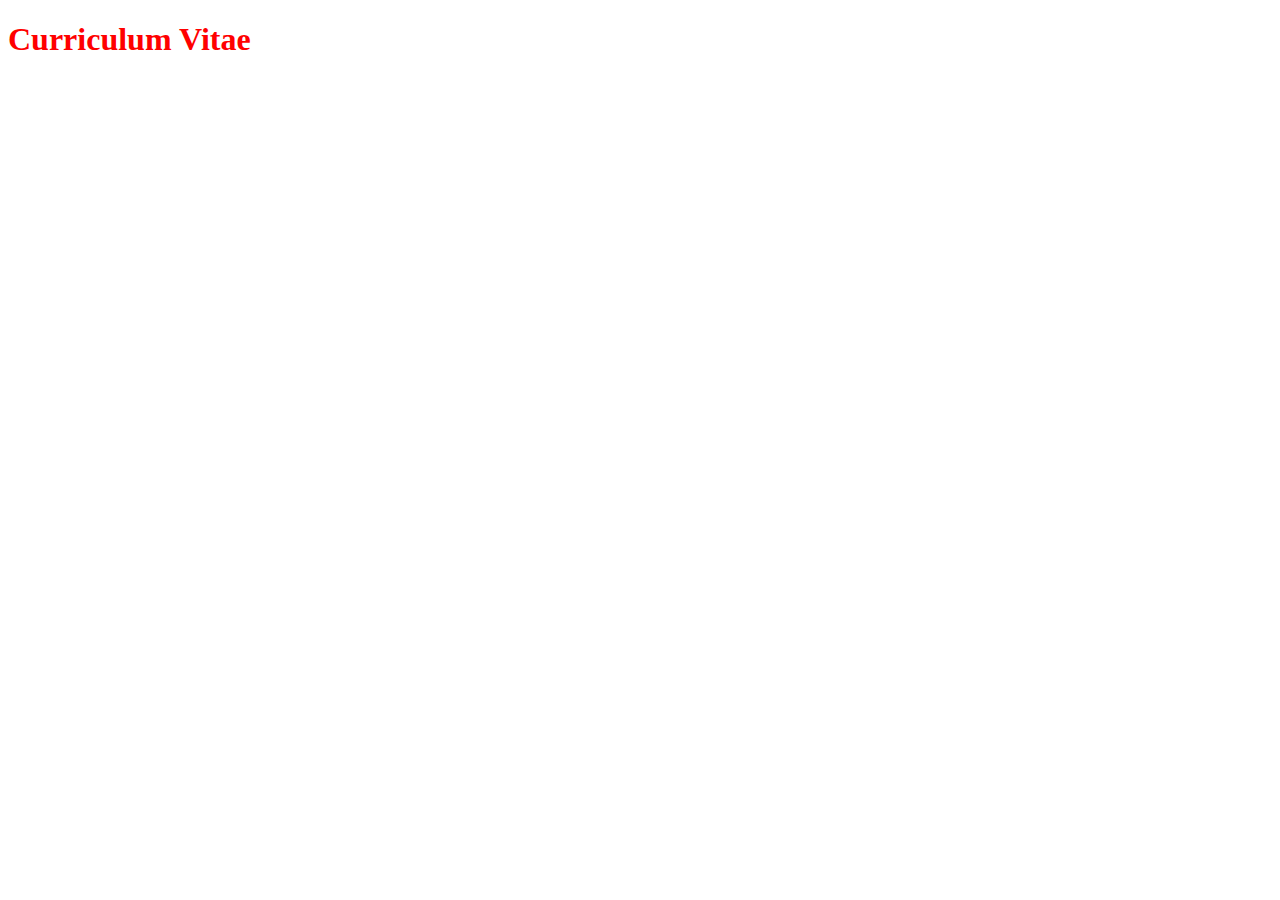
==== index.html @ 7206e26e "Changes to text color and CSS file" ====
<!DOCTYPE html>
<html lang="pt-br">
<head>
    <meta charset='utf-8'>
    <meta http-equiv='X-UA-Compatible' content='IE=edge'>
    <title>Curriculum Vitae</title>
    <meta name='viewport' content='width=device-width, initial-scale=1'>
    <link rel='stylesheet' type='text/css' media='screen' href='style.css'>
    <script src='main.js'></script>
</head>
<body>
    <h1>Curriculum Vitae</h1>
</body>
</html>
---- style.css ----
/* CSS do html */

h1{
    color: red;
}
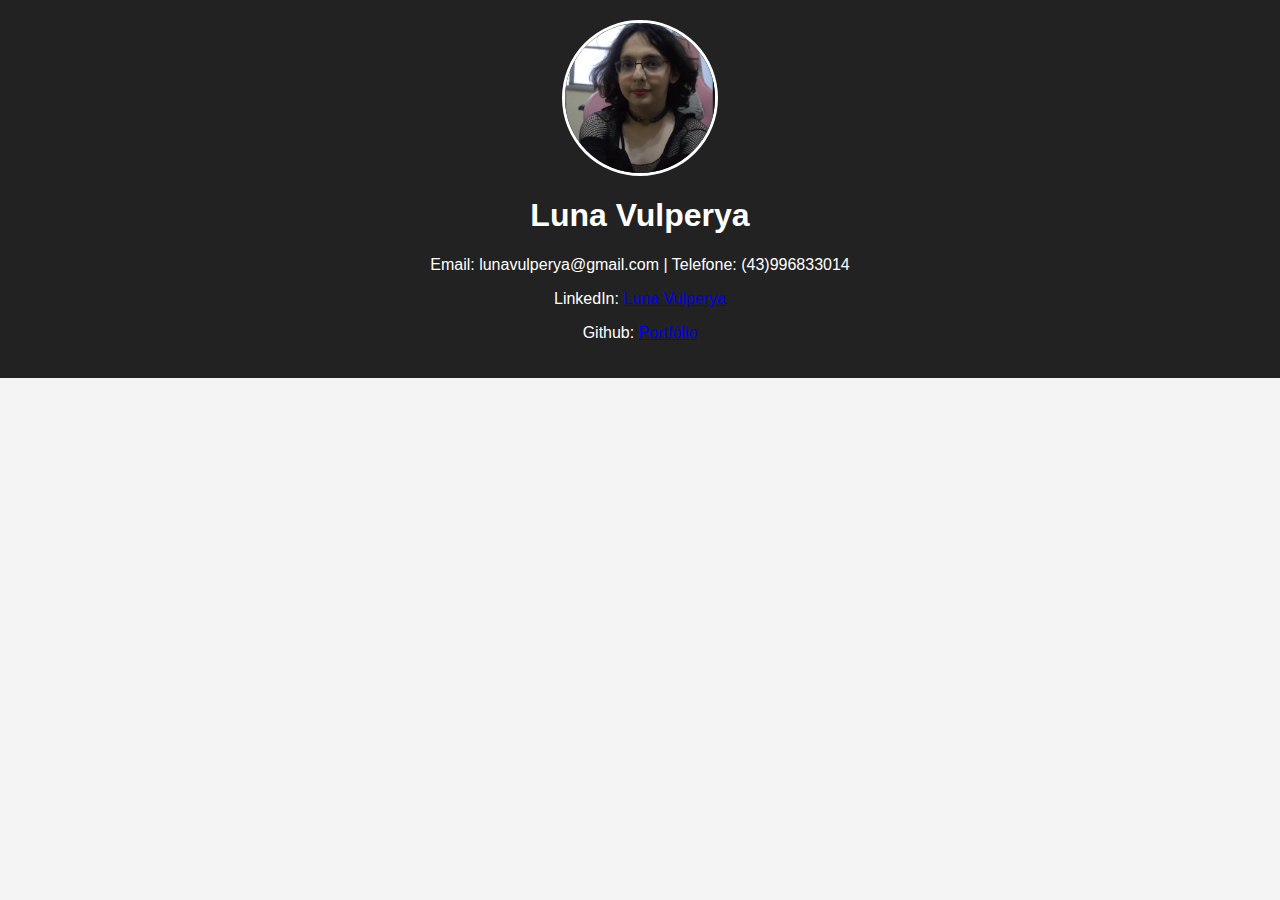
==== commit e853f06b: "Changes to the HTML File" ====
--- a/index.html
+++ b/index.html
@@ -9,6 +9,24 @@
     <script src='main.js'></script>
 </head>
 <body>
-    <h1>Curriculum Vitae</h1>
+    <header>
+        <div class="header-container">
+            <img src="./IMG_0841.jpg" alt="Profile Photo" class="profile-photo">
+            <div class="info-header">
+                <h1>Luna Vulperya</h1>
+                <p>Email: lunavulperya@gmail.com | Telefone: (43)996833014</p>
+                <p>LinkedIn: <a href="http://www.linkedin.com/in/luna-vulperya">Luna Vulperya</a></p>
+                <p>Github: <a href="https://github.com/LunaVulperya">Portfólio</a></p>
+            </div>
+        </div>
+    </header>
+    
+    
+    
+    
+    
+    <footer>
+
+    </footer>
 </body>
 </html>--- a/style.css
+++ b/style.css
@@ -1,5 +1,34 @@
 /* CSS do html */
 
-h1{
-    color: red;
+body{
+    margin: 0;
+    padding: 0;
+    font-family: arial, sans-serif;
+    background-color: #f4f4f4;
+    color: #333;
+}
+
+header{
+    background-color: #222;
+    color: white;
+    padding: 20px;
+    text-align: center;
+}
+
+.header-container{
+    display: flex;
+    align-items: center;
+    justify-content: center;
+    flex-direction: column;
+}
+
+.profile-photo{
+    width: 150px;
+    height: 150px;
+    border-radius: 50%;
+    border: 3px solid white;
+}
+
+.info-header{
+
 }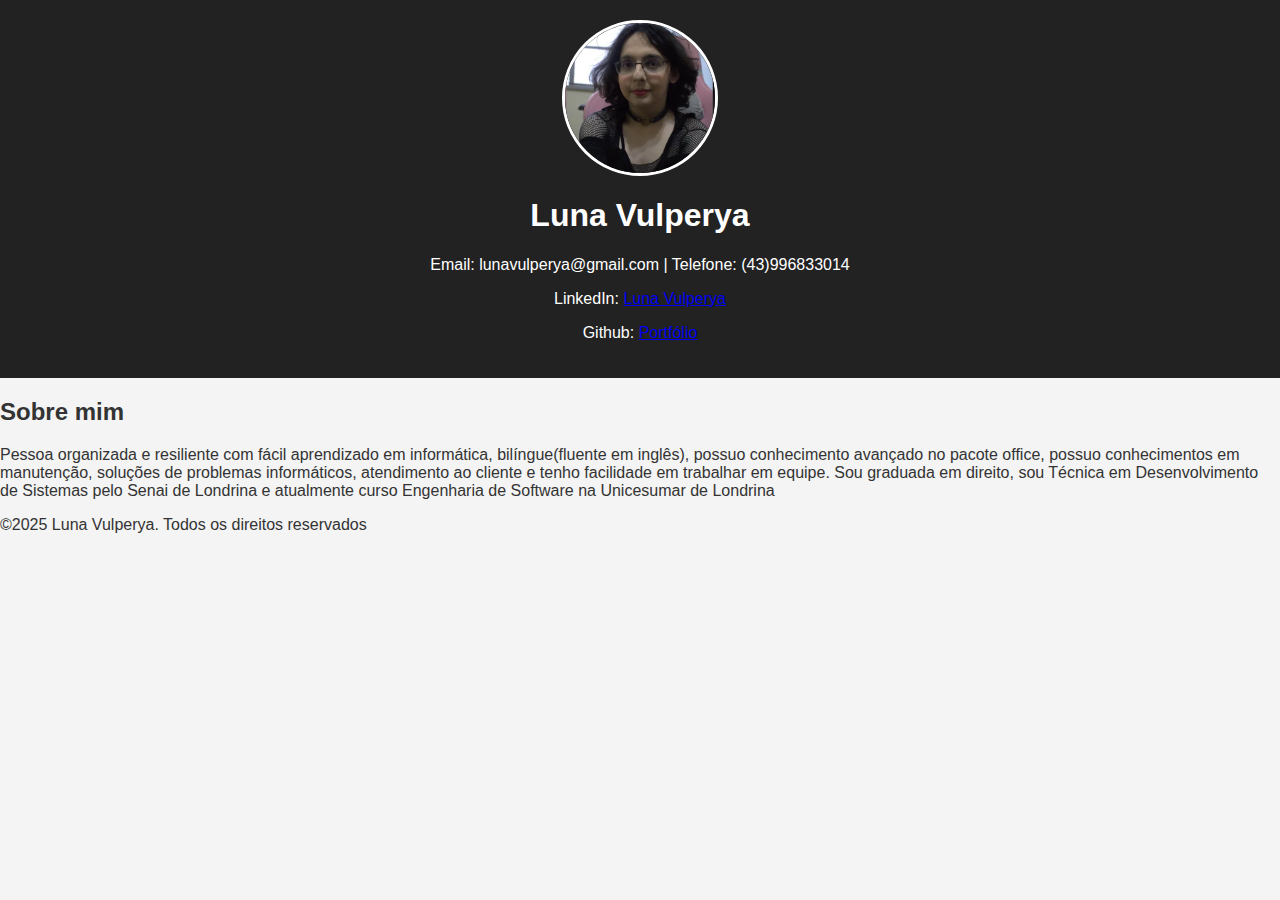
==== commit 47978fa7: "Text and element updates to HTML code" ====
--- a/index.html
+++ b/index.html
@@ -1,5 +1,6 @@
 <!DOCTYPE html>
 <html lang="pt-br">
+
 <head>
     <meta charset='utf-8'>
     <meta http-equiv='X-UA-Compatible' content='IE=edge'>
@@ -8,6 +9,7 @@
     <link rel='stylesheet' type='text/css' media='screen' href='style.css'>
     <script src='main.js'></script>
 </head>
+
 <body>
     <header>
         <div class="header-container">
@@ -20,13 +22,26 @@
             </div>
         </div>
     </header>
-    
-    
-    
-    
-    
+    <section id="about">
+        <h2>Sobre mim</h2>
+        <p>Pessoa organizada e resiliente com fácil aprendizado em informática, bilíngue(fluente em inglês), possuo conhecimento avançado no pacote office, possuo conhecimentos em manutenção, soluções de problemas informáticos, atendimento ao cliente e tenho facilidade em trabalhar em equipe.
+        Sou graduada em direito, sou Técnica em Desenvolvimento de Sistemas pelo Senai de Londrina e atualmente curso Engenharia de Software na Unicesumar de Londrina</p>
+        
+    </section>
+    <section>
+        
+    </section>
+    <section>
+
+    </section>
+    <section>
+
+    </section>
+
+
     <footer>
-
+        <p>&copy;2025 Luna Vulperya. Todos os direitos reservados</p>
     </footer>
 </body>
+
 </html>--- a/style.css
+++ b/style.css
@@ -27,8 +27,4 @@
     height: 150px;
     border-radius: 50%;
     border: 3px solid white;
-}
-
-.info-header{
-
 }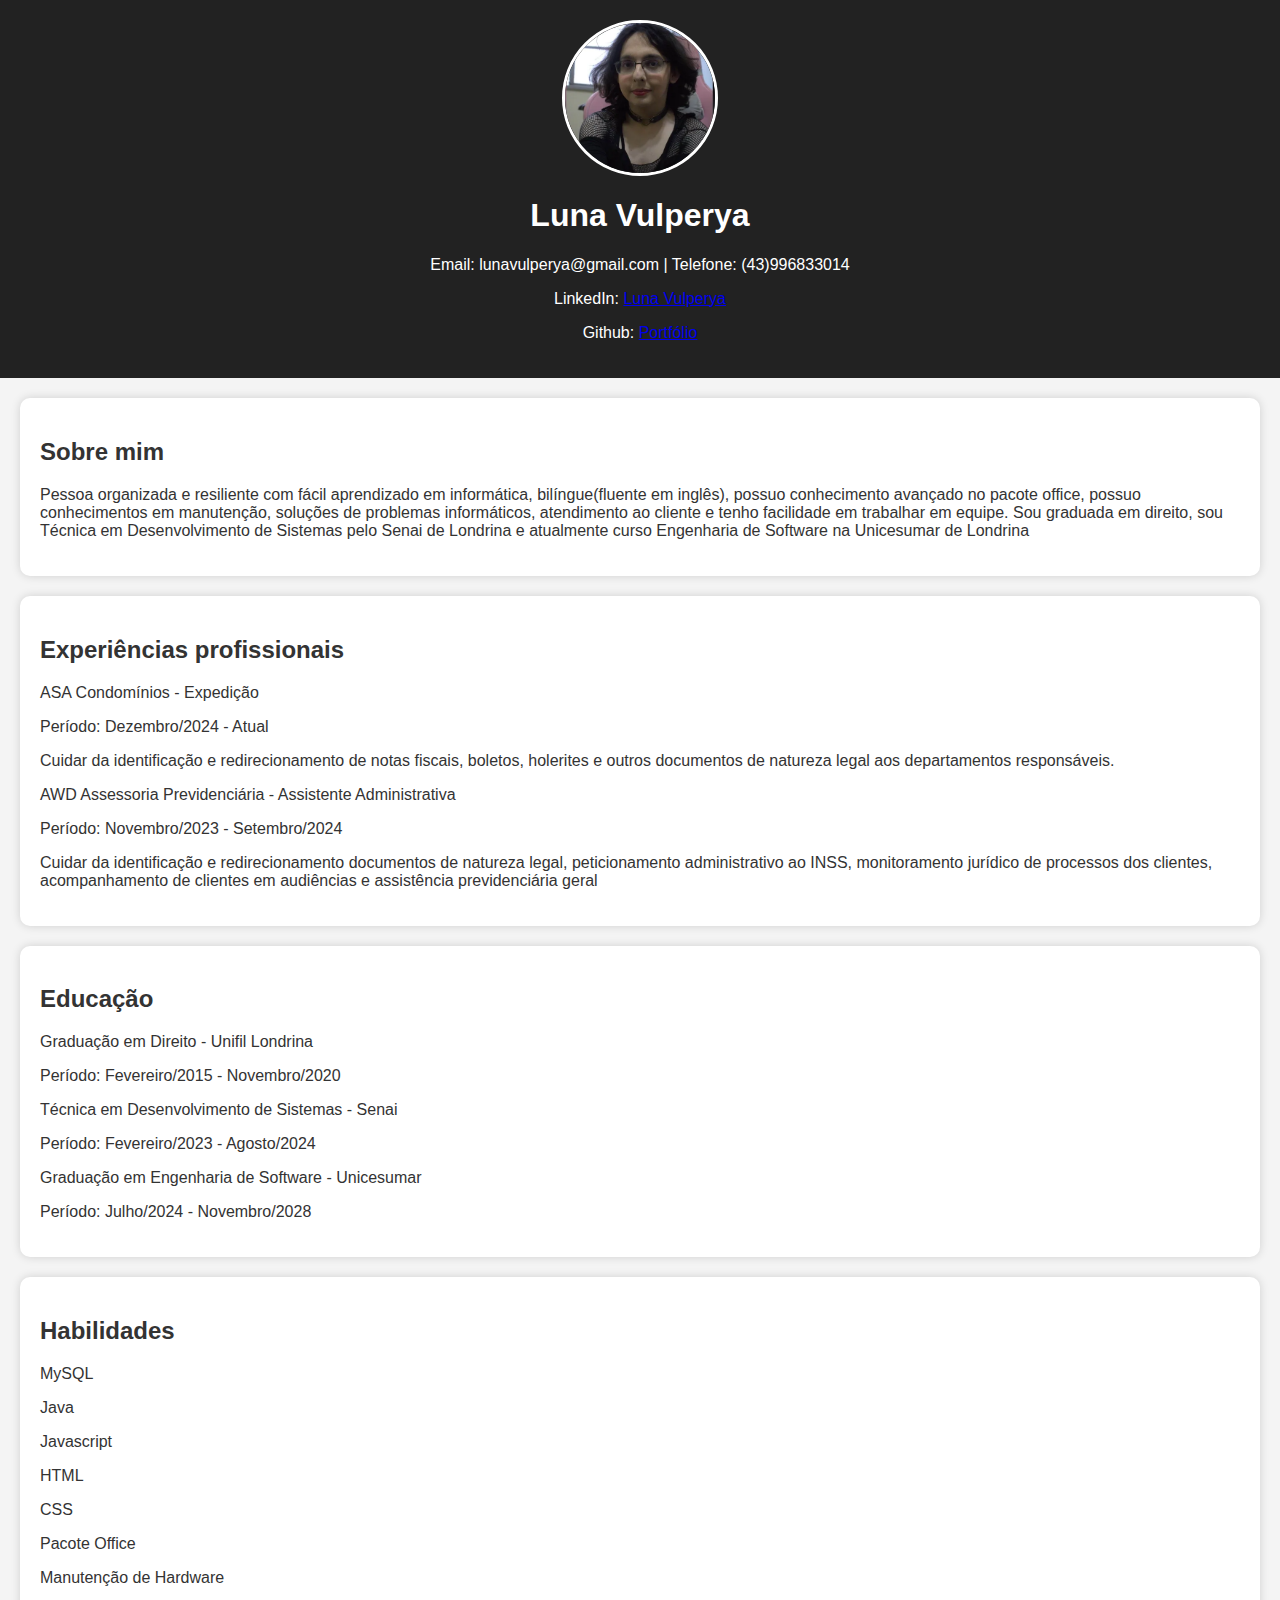
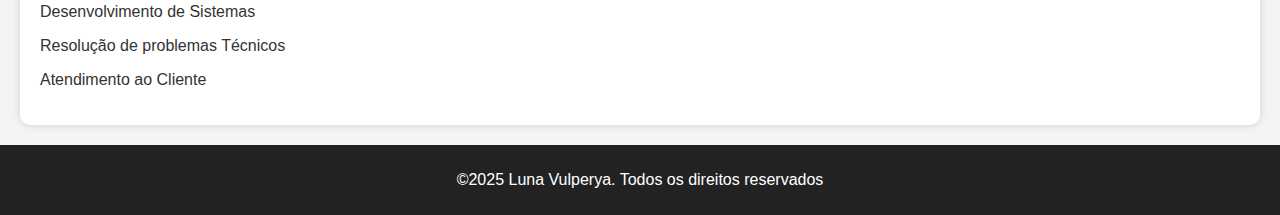
==== commit 5658c374: "Updated some code and added new sections to describe myself more to the world" ====
--- a/index.html
+++ b/index.html
@@ -25,17 +25,38 @@
     <section id="about">
         <h2>Sobre mim</h2>
         <p>Pessoa organizada e resiliente com fácil aprendizado em informática, bilíngue(fluente em inglês), possuo conhecimento avançado no pacote office, possuo conhecimentos em manutenção, soluções de problemas informáticos, atendimento ao cliente e tenho facilidade em trabalhar em equipe.
-        Sou graduada em direito, sou Técnica em Desenvolvimento de Sistemas pelo Senai de Londrina e atualmente curso Engenharia de Software na Unicesumar de Londrina</p>
-        
+        Sou graduada em direito, sou Técnica em Desenvolvimento de Sistemas pelo Senai de Londrina e atualmente curso Engenharia de Software na Unicesumar de Londrina</p>    
     </section>
     <section>
-        
+        <h2>Experiências profissionais</h2>
+        <p class="titles">ASA Condomínios - Expedição</p>
+        <p class="lista">Período: Dezembro/2024 - Atual</p>
+        <p class="lista">Cuidar da identificação e redirecionamento de notas fiscais, boletos, holerites e outros documentos de natureza legal aos departamentos responsáveis.</p>
+        <p class="titles">AWD Assessoria Previdenciária - Assistente Administrativa</p>
+        <p class="lista">Período: Novembro/2023 - Setembro/2024</p>
+        <p class="lista">Cuidar da identificação e redirecionamento documentos de natureza legal, peticionamento administrativo ao INSS, monitoramento jurídico de processos dos clientes, acompanhamento de clientes em audiências e assistência previdenciária geral</p>
     </section>
     <section>
-
+        <h2>Educação</h2>
+        <p class="titles">Graduação em Direito - Unifil Londrina</p>
+        <p class="lista">Período: Fevereiro/2015 - Novembro/2020</p>
+        <p class="titles">Técnica em Desenvolvimento de Sistemas - Senai</p>
+        <p class="lista">Período: Fevereiro/2023 - Agosto/2024</p>
+        <p class="titles">Graduação em Engenharia de Software - Unicesumar</p>
+        <p class="lista">Período: Julho/2024 - Novembro/2028</p>
     </section>
     <section>
-
+        <h2>Habilidades</h2>
+        <p class="lista">MySQL</p>
+        <p class="lista">Java</p>
+        <p class="lista">Javascript</p>
+        <p class="lista">HTML</p>
+        <p class="lista">CSS</p>
+        <p class="lista">Pacote Office</p>
+        <p class="lista">Manutenção de Hardware</p>
+        <p class="lista">Desenvolvimento de Sistemas</p>
+        <p class="lista">Resolução de problemas Técnicos</p>
+        <p class="lista">Atendimento ao Cliente</p>
     </section>
 
 
--- a/style.css
+++ b/style.css
@@ -27,4 +27,19 @@
     height: 150px;
     border-radius: 50%;
     border: 3px solid white;
+}
+
+section{
+    margin: 20px;
+    padding: 20px;
+    background-color: white;
+    border-radius: 10px;
+    box-shadow: 0px 0px 10px rgba(0, 0, 0, 0.15);
+}
+
+footer{
+    text-align: center;
+    padding: 10px;
+    background: #222;
+    color: white;
 }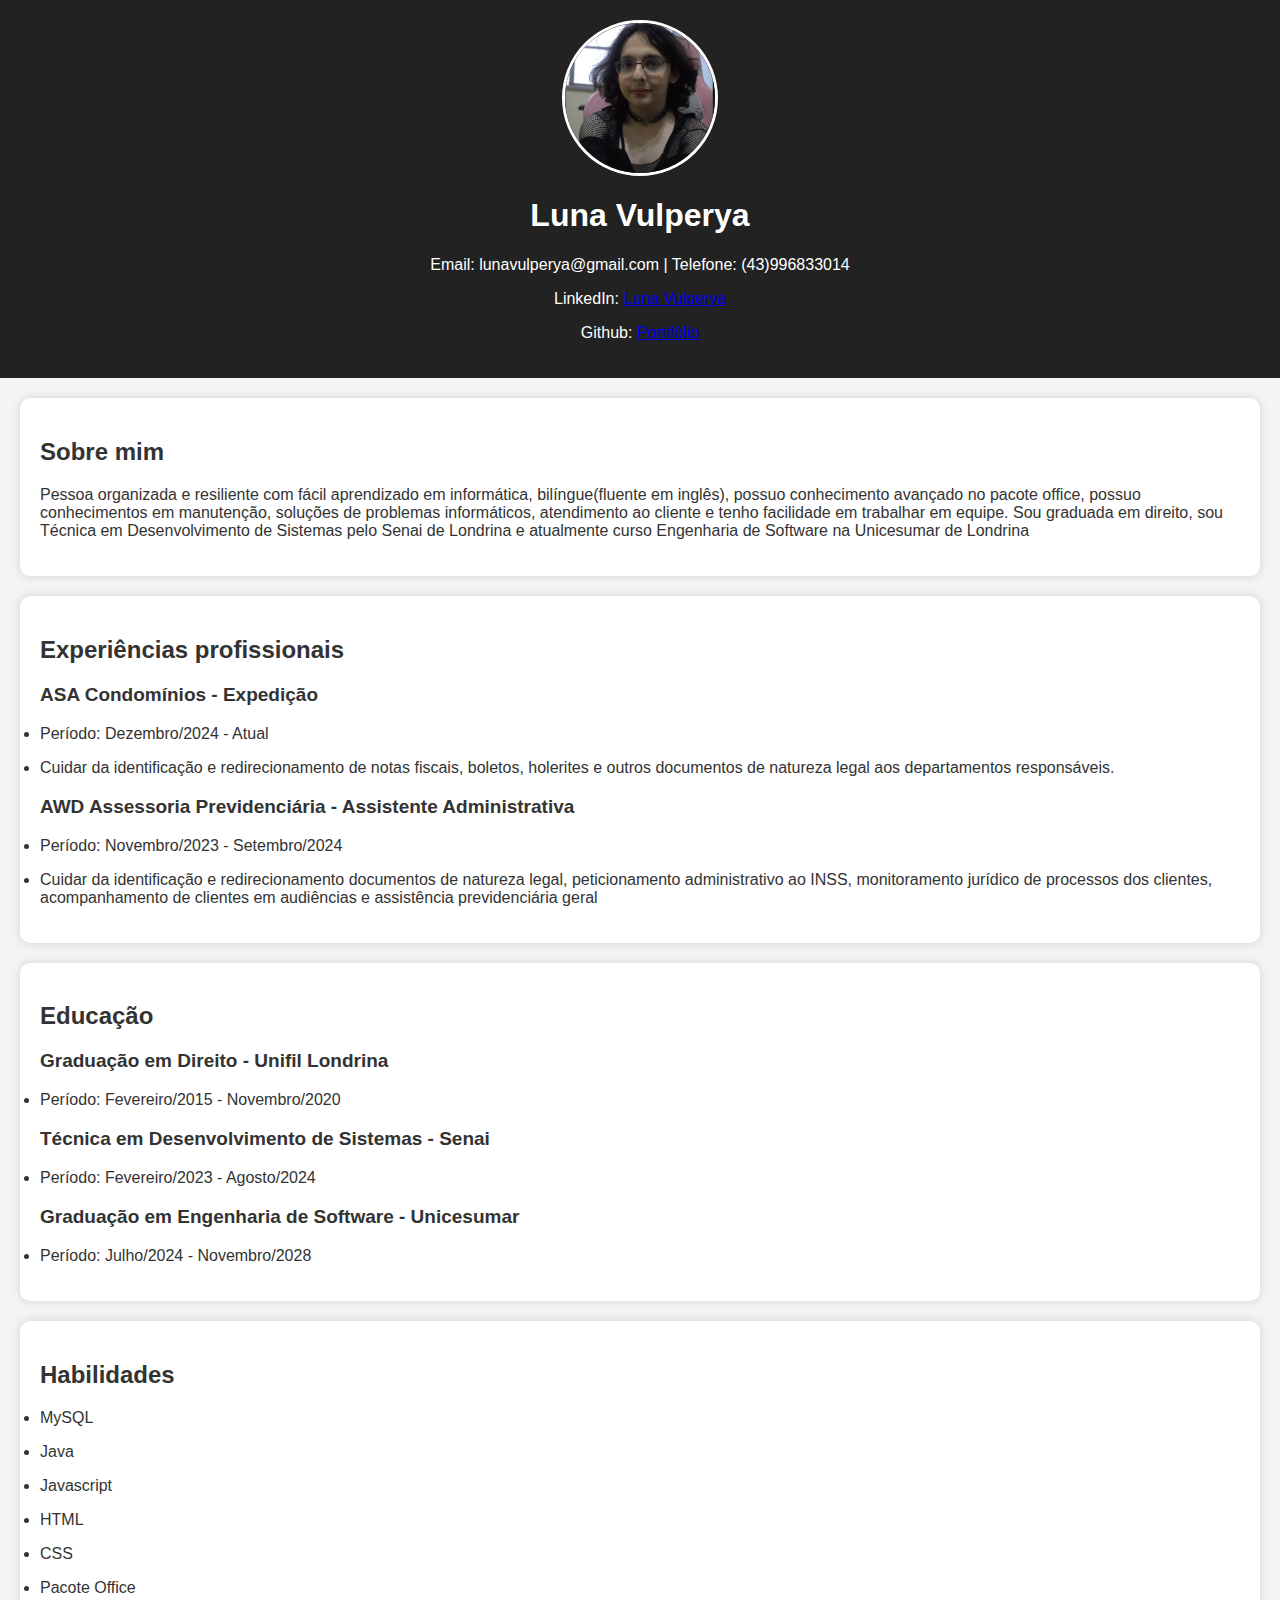
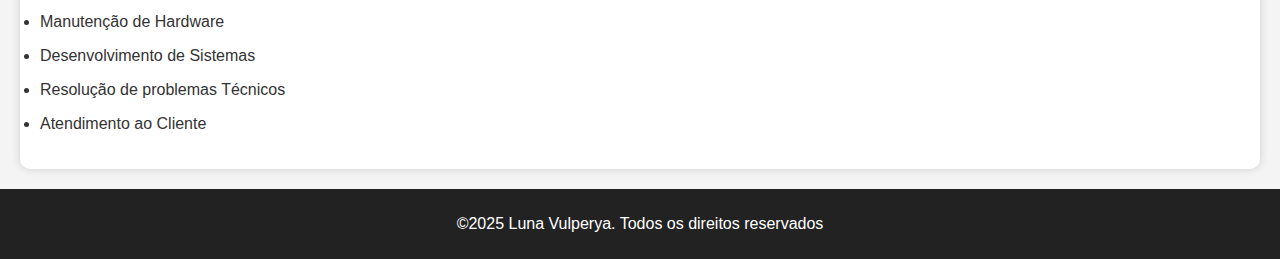
==== commit 7bc78a4f: "Fixed some wording" ====
--- a/index.html
+++ b/index.html
@@ -18,7 +18,7 @@
                 <h1>Luna Vulperya</h1>
                 <p>Email: lunavulperya@gmail.com | Telefone: (43)996833014</p>
                 <p>LinkedIn: <a href="http://www.linkedin.com/in/luna-vulperya">Luna Vulperya</a></p>
-                <p>Github: <a href="https://github.com/LunaVulperya">Portfólio</a></p>
+                <p>Github: <a href="https://github.com/LunaVulperya">Portifólio</a></p>
             </div>
         </div>
     </header>
--- a/style.css
+++ b/style.css
@@ -37,6 +37,15 @@
     box-shadow: 0px 0px 10px rgba(0, 0, 0, 0.15);
 }
 
+.lista{
+    display: list-item;
+}
+
+.titles{
+    font-size: 19px;
+    font-weight: bold;
+}
+
 footer{
     text-align: center;
     padding: 10px;
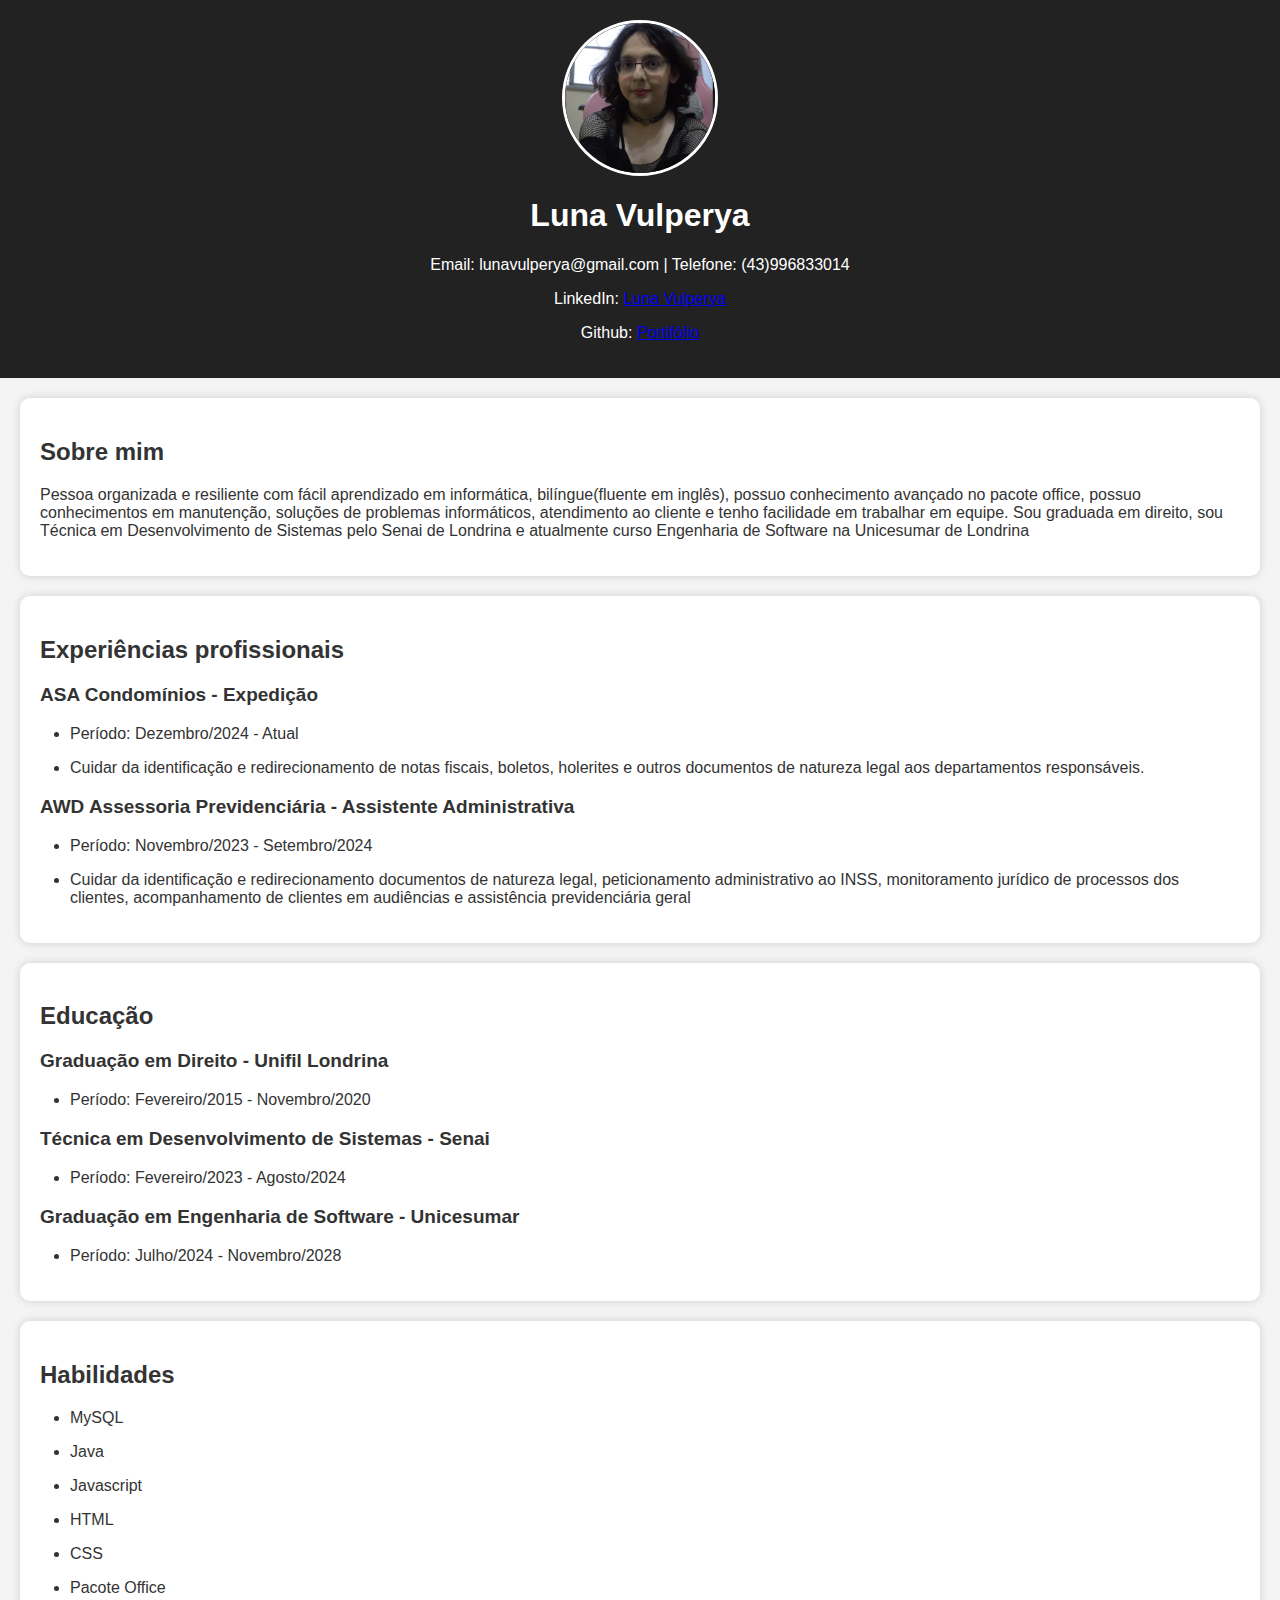
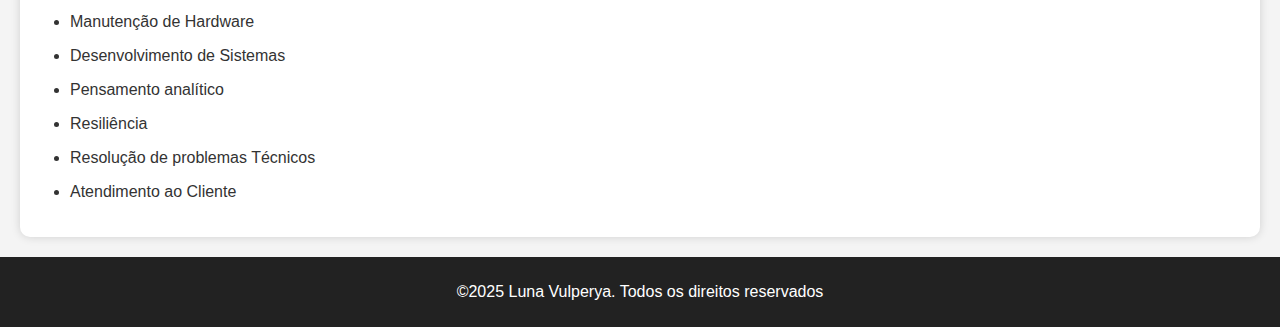
==== commit d7ade648: "Updated Skills Section" ====
--- a/index.html
+++ b/index.html
@@ -55,6 +55,8 @@
         <p class="lista">Pacote Office</p>
         <p class="lista">Manutenção de Hardware</p>
         <p class="lista">Desenvolvimento de Sistemas</p>
+        <p class="lista">Pensamento analítico</p>
+        <p class="lista">Resiliência</p>
         <p class="lista">Resolução de problemas Técnicos</p>
         <p class="lista">Atendimento ao Cliente</p>
     </section>
--- a/style.css
+++ b/style.css
@@ -38,6 +38,7 @@
 }
 
 .lista{
+    margin-left: 30px;
     display: list-item;
 }
 
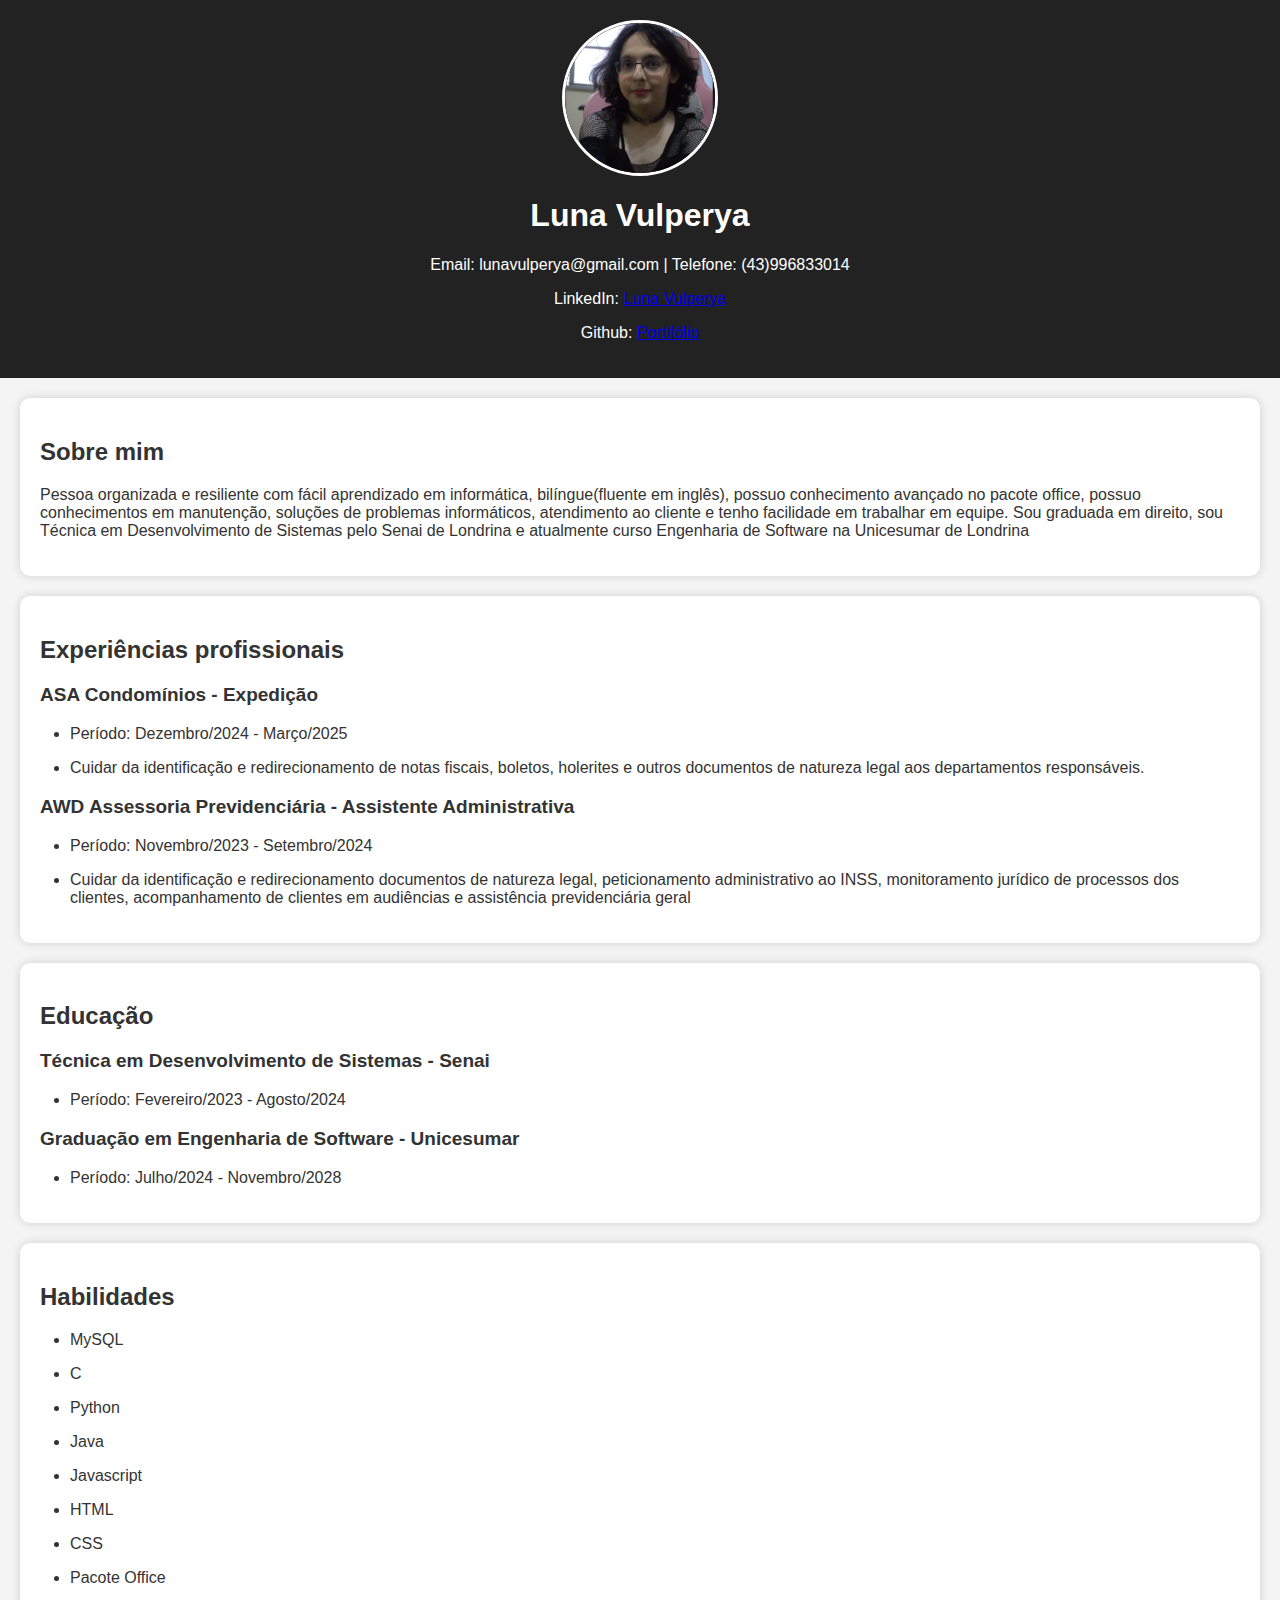
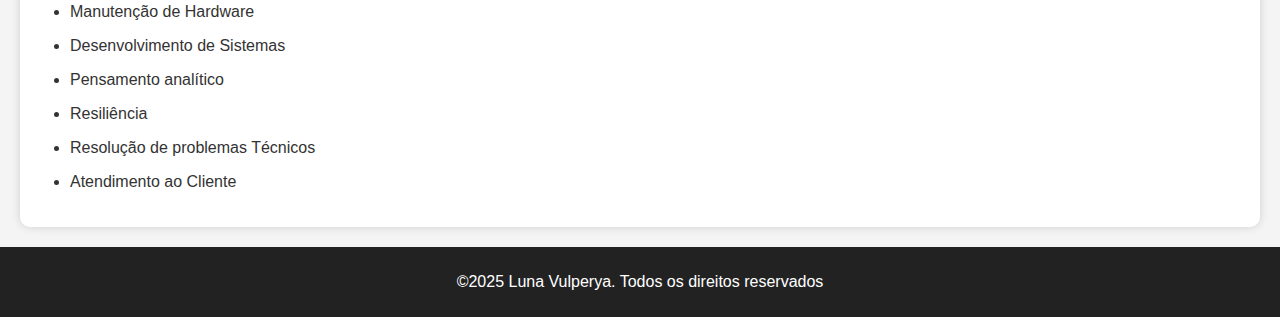
==== commit 32cda612: "Updated some classes and added some items" ====
--- a/index.html
+++ b/index.html
@@ -24,13 +24,13 @@
     </header>
     <section id="about">
         <h2>Sobre mim</h2>
-        <p>Pessoa organizada e resiliente com fácil aprendizado em informática, bilíngue(fluente em inglês), possuo conhecimento avançado no pacote office, possuo conhecimentos em manutenção, soluções de problemas informáticos, atendimento ao cliente e tenho facilidade em trabalhar em equipe.
+        <p class="paragraph_about">Pessoa organizada e resiliente com fácil aprendizado em informática, bilíngue(fluente em inglês), possuo conhecimento avançado no pacote office, possuo conhecimentos em manutenção, soluções de problemas informáticos, atendimento ao cliente e tenho facilidade em trabalhar em equipe.
         Sou graduada em direito, sou Técnica em Desenvolvimento de Sistemas pelo Senai de Londrina e atualmente curso Engenharia de Software na Unicesumar de Londrina</p>    
     </section>
     <section>
         <h2>Experiências profissionais</h2>
         <p class="titles">ASA Condomínios - Expedição</p>
-        <p class="lista">Período: Dezembro/2024 - Atual</p>
+        <p class="lista">Período: Dezembro/2024 - Março/2025</p>
         <p class="lista">Cuidar da identificação e redirecionamento de notas fiscais, boletos, holerites e outros documentos de natureza legal aos departamentos responsáveis.</p>
         <p class="titles">AWD Assessoria Previdenciária - Assistente Administrativa</p>
         <p class="lista">Período: Novembro/2023 - Setembro/2024</p>
@@ -38,8 +38,6 @@
     </section>
     <section>
         <h2>Educação</h2>
-        <p class="titles">Graduação em Direito - Unifil Londrina</p>
-        <p class="lista">Período: Fevereiro/2015 - Novembro/2020</p>
         <p class="titles">Técnica em Desenvolvimento de Sistemas - Senai</p>
         <p class="lista">Período: Fevereiro/2023 - Agosto/2024</p>
         <p class="titles">Graduação em Engenharia de Software - Unicesumar</p>
@@ -48,6 +46,8 @@
     <section>
         <h2>Habilidades</h2>
         <p class="lista">MySQL</p>
+        <p class="lista">C</p>
+        <p class="lista">Python</p>
         <p class="lista">Java</p>
         <p class="lista">Javascript</p>
         <p class="lista">HTML</p>
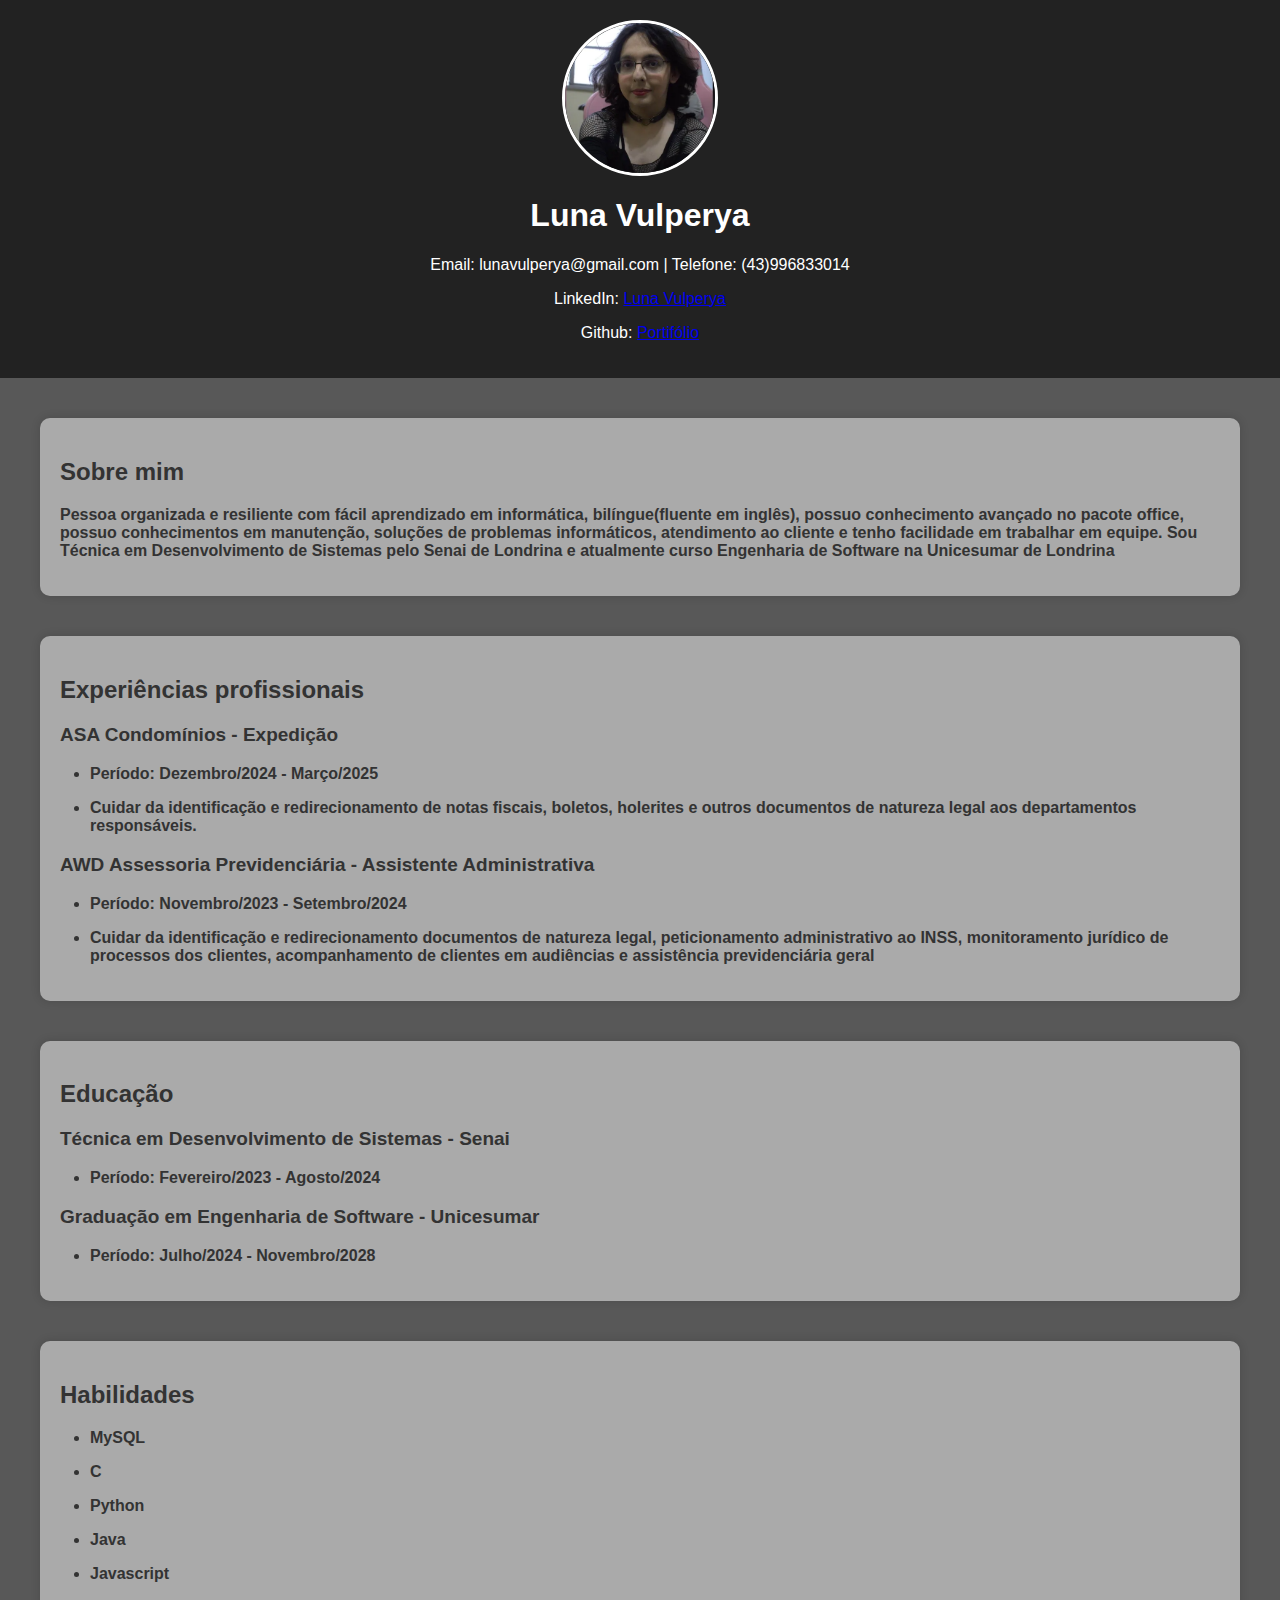
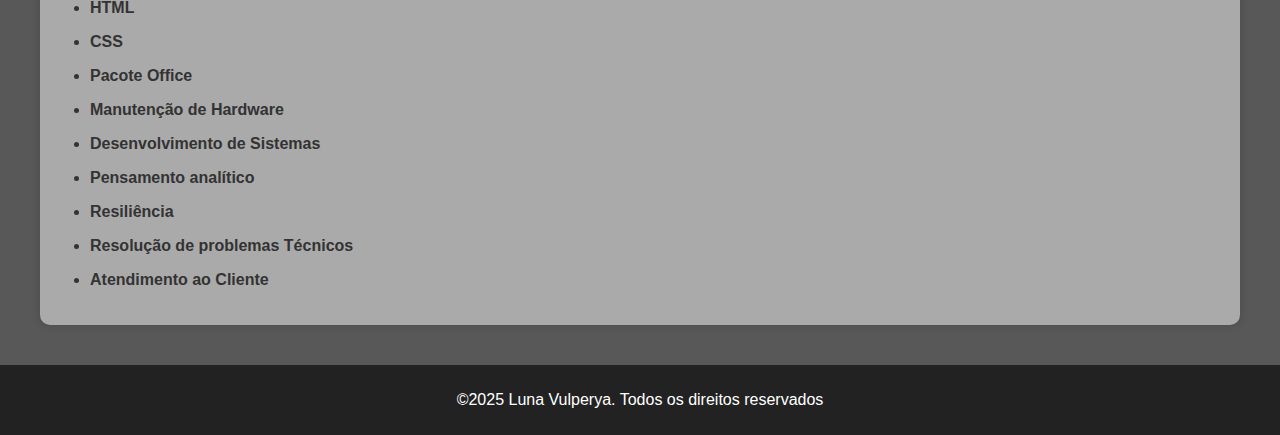
==== commit ba713035: "Updated About description" ====
--- a/index.html
+++ b/index.html
@@ -25,7 +25,7 @@
     <section id="about">
         <h2>Sobre mim</h2>
         <p class="paragraph_about">Pessoa organizada e resiliente com fácil aprendizado em informática, bilíngue(fluente em inglês), possuo conhecimento avançado no pacote office, possuo conhecimentos em manutenção, soluções de problemas informáticos, atendimento ao cliente e tenho facilidade em trabalhar em equipe.
-        Sou graduada em direito, sou Técnica em Desenvolvimento de Sistemas pelo Senai de Londrina e atualmente curso Engenharia de Software na Unicesumar de Londrina</p>    
+        Sou Técnica em Desenvolvimento de Sistemas pelo Senai de Londrina e atualmente curso Engenharia de Software na Unicesumar de Londrina</p>    
     </section>
     <section>
         <h2>Experiências profissionais</h2>
--- a/style.css
+++ b/style.css
@@ -4,7 +4,7 @@
     margin: 0;
     padding: 0;
     font-family: arial, sans-serif;
-    background-color: #f4f4f4;
+    background-color: #585858;
     color: #333;
 }
 
@@ -30,15 +30,20 @@
 }
 
 section{
-    margin: 20px;
+    margin: 40px;
     padding: 20px;
-    background-color: white;
+    background-color: rgb(170, 170, 170);
     border-radius: 10px;
     box-shadow: 0px 0px 10px rgba(0, 0, 0, 0.15);
 }
 
+.paragraph_about{
+    font-weight: 610;
+}
+
 .lista{
     margin-left: 30px;
+    font-weight: 610;
     display: list-item;
 }
 
